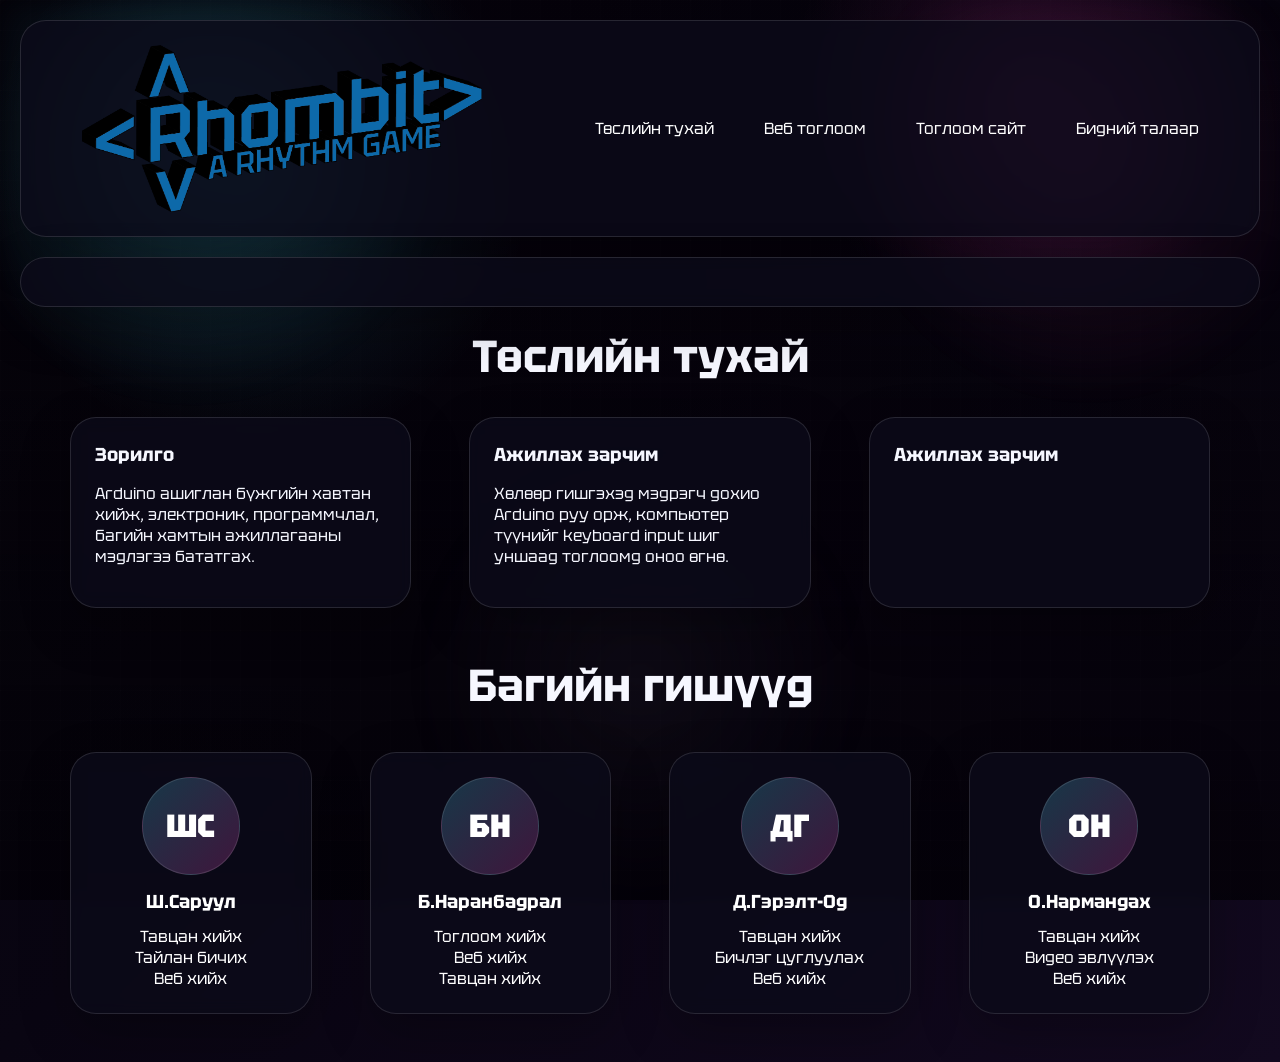
==== index.html @ 9bd906b5 "Add files via upload" ====
<!DOCTYPE html>
<html lang="mn">
    <head>
        <meta charset="UTF-8" />
        <meta name="viewport" content="width=device-width, initial-scale=1.0" />
        <title>Rhombit Custom Demo</title>


        <style>
            @font-face {
                font-family: "Main";
                src: url(Font\ -\ Header.ttf);
            }
        :root {
            --bg: #05030b;  
            --bg2: #12091f;
            --panel: rgba(12, 10, 26, 0.8);
            --line: rgba(255, 255, 255, 0.12);
            --text: #f6f7ff;
            --muted: #c9d0ef;
            --cyan: #49e3ff;
            --purple: #8f5bff;
            --pink: #ff46c8;
            --yellow: #ffd55a;
            --green: #68ff9a;
            --red: #ff697e;
        }


        * {
            box-sizing: border-box;
        }


        html,
        body {
            margin: 0;
            padding: 0;
        }


        body {
            font-family: "Main", Helvetica, sans-serif;
            color: var(--text);
            background: linear-gradient(135deg, var(--bg), #090512 45%, var(--bg2));
            overflow-x: hidden;
        }


        .video-bg,
        .video-overlay,
        .noise,
        .glow {
            position: fixed;
            inset: 0;
        }


        .video-bg {
            z-index: -4;
        }


        .video-overlay {
            z-index: -3;
            background:
            radial-gradient(circle at 20% 20%, rgba(73, 227, 255, 0.12), transparent 22%),
            radial-gradient(circle at 80% 10%, rgba(255, 70, 200, 0.14), transparent 18%),
            linear-gradient(to bottom, rgba(4, 2, 8, 0.55), rgba(4, 2, 8, 0.82));
        }


        .noise {
            z-index: -2;
            opacity: 0.14;
            background-image:
            linear-gradient(rgba(255, 255, 255, 0.08) 1px, transparent 1px),
            linear-gradient(90deg, rgba(255, 255, 255, 0.08) 1px, transparent 1px);
            background-size: 30px 30px;
        }


        .glow {
            z-index: -1;
            background:
            radial-gradient(circle at 15% 15%, rgba(73, 227, 255, 0.16), transparent 20%),
            radial-gradient(circle at 85% 18%, rgba(255, 70, 200, 0.14), transparent 18%),
            radial-gradient(circle at 50% 75%, rgba(58, 51, 71, 0.16), transparent 24%);
            filter: blur(14px);
            animation: floatGlow 10s ease-in-out infinite alternate;
        }


        .video-bg video {
            width: 100vw;
            height: 56.25vw;
            min-height: 100vh;
            min-width: 177.77vh;
            position: absolute;
            top: 50%;
            left: 50%;
            transform: translate(-50%, -50%) scale(1.18);
            pointer-events: none;
            filter: blur(1.2px) saturate(1.12) brightness(0.28);
        }


        @keyframes floatGlow {
            from { transform: translateY(-8px); }
            to   { transform: translateY(14px); }
        }


        .start-screen,
        .winner-screen {
            position: fixed;
            inset: 0;
            display: flex;
            align-items: center;
            justify-content: center;
            padding: 24px;
            background: rgba(3, 2, 8, 0.82);
            backdrop-filter: blur(10px);
            z-index: 50;
        }

        .mini-tag {
            display: inline-block;
            margin-bottom: 14px;
            padding: 8px 14px;
            border-radius: 999px;
            border: 1px solid rgba(73, 227, 255, 0.3);
            background: rgba(73, 227, 255, 0.1);
            color: #aaf3ff;
            font-size: 0.9rem;
        }


        h1,
        h2,
        h3 {
            margin: 0 0 12px;
        }


        .main-title {
            font-size: clamp(2.2rem, 6vw, 5rem);
            line-height: 1.05;
            margin-bottom: 12px;
            text-shadow: 0 0 24px rgba(73, 227, 255, 0.24);
        }


        .gradient {
            background: linear-gradient(90deg, #fff, #91edff 30%, #c6b7ff 65%, #ff91e7);
            -webkit-background-clip: text;
            background-clip: text;
            color: transparent;
        }


        .lead {
            max-width: 680px;
            margin: 0 auto 18px;
            color: var(--muted);
            line-height: 1.75;
        }


        .feature-row {
            display: flex;
            flex-wrap: wrap;
            justify-content: center;
            gap: 10px;
            margin-top: 18px;
        }


        .pill {
            padding: 10px 14px;
            border-radius: 999px;
            border: 1px solid var(--line);
            background: rgba(255, 255, 255, 0.05);
            font-size: 0.95rem;
        }


        button,
        .btn {
            appearance: none;
            border: none;
            cursor: pointer;
            display: inline-block;
            padding: 14px 20px;
            border-radius: 16px;
            text-decoration: none;
            font-size: 1rem;
            font-weight: 700;
            color: #fff;
            transition: transform 0.25s, opacity 0.25s, box-shadow 0.25s;
        }


        button:hover,
        .btn:hover {
            transform: translateY(-2px);
        }


        .primary {
            background: linear-gradient(135deg, var(--purple), var(--pink));
            box-shadow: 0 12px 30px rgba(143, 91, 255, 0.35);
        }


        .ghost {
            background: rgba(255, 255, 255, 0.06);
            border: 1px solid rgba(255, 255, 255, 0.14);
        }


        .page {
            position: relative;
            z-index: 2;
        }


        .card {
            padding: 24px;
            border-radius: 26px;
            background: var(--panel);
            margin: 20px;
            border: 1px solid var(--line);
            backdrop-filter: blur(8px);
            box-shadow: 0 18px 50px rgba(0, 0, 0, 0.25);
        }


        .small {
            font-size: 0.95rem;
            color: var(--muted);
        }


        header {
            min-height: 100vh;
            display: flex;
            align-items: center;
            padding: 24px;
        }


        .hero {
            width: min(1180px, 100%);
            margin: 0 auto;
            display: grid;
            grid-template-columns: 1.08fr 0.92fr;
            gap: 24px;
            align-items: center;
        }


        section {
            width: min(1180px, calc(100% - 32px));
            margin: 0 auto 28px;
        }


        .section-head {
            margin-bottom: 18px;
        }


        .section-title {
            font-size: clamp(1.8rem, 4vw, 2.8rem);
        }


        .section-sub {
            max-width: 800px;
            color: var(--muted);
            line-height: 1.7;
        }


        .grid-2,
        .grid-3,
        .team {
            display: grid;
            gap: 18px;
        }


        .grid-2 {
            grid-template-columns: repeat(2, minmax(0, 1fr));
        }


        .grid-3 {
            grid-template-columns: repeat(3, minmax(0, 1fr));
        }


        .team {
            grid-template-columns: repeat(4, minmax(0, 1fr));
        }


        .member {
            text-align: center;
            transition: all 0.5s;
        }

        .member:hover{
            border: 1px solid white;
        }


        .avatar {
            width: 98px;
            height: 98px;
            margin: 0 auto 14px;
            border-radius: 50%;
            display: flex;
            align-items: center;
            justify-content: center;
            font-size: 2rem;
            font-weight: 900;
            background: linear-gradient(135deg, rgba(73, 227, 255, 0.22), rgba(255, 70, 200, 0.22));
            border: 1px solid rgba(255, 255, 255, 0.12);
        }

        .s2 { 
            animation-delay: 0.8s; 
        }
        .s3 { 
            animation-delay: 1.6s; 
        }


        @media (max-width: 980px) {
            .hero,
            .grid-2,
            .grid-3,
            .team {
                grid-template-columns: 1fr;
            }

            .hero-art {
                min-height: 520px;
            }

            .pad-wrap {
                left: 50%;
                top: 18px;
                transform: translateX(-50%);
            }

            .logo{
                color: rgba(0, 0, 70);
                height: auto;
                display: flex;
                align-items: center;
                justify-self: center;
            }

            .nav-head{
                display: none;
            }
        }
        @media (min-width:1250px) {
            .nav-2, .tinynav{
                display: none;
            }
        }
        @media (max-width: 1250px) {
            .nav-head, .tinynav{
                display: none;
            }
        }
        .nav-head a{
            text-decoration: none;
            color: white;
            border-radius: 0px;
            transition: all 0.5s;
        }
        .nav-head ul{
            list-style-type: none;
            display: flex;
            gap: 50px;
            justify-content: space-between;
        }
        .nav-head a:hover{
            font-size: larger;
            color:#090512;
            background-color: white;
            padding: 20px;
            border-radius: 20px;
            font-weight: 800;
        }
        #header{
            display: flex;
            justify-content: space-around;
            align-items: center;
        }
        .nav-2 a{
            text-decoration: none;
            color: white;
            display: flex;
            align-items: center;
            text-align: center;
            border-radius: 0px;
            transition: all 0.5s;
        }
        .nav-2 ul{
            list-style-type: none;
            display: flex;
            gap: 10px;
            justify-content: space-between;
        }
        .nav-2 a:hover{
            font-weight: 800;
        }
        a{
            text-decoration: none;
            color: white;
            text-align: center;
        }
        </style>
    </head>
    <body>
        <div class="video-bg">
            <video width="640" height="360" autoplay muted loop>
                <source src="【APPEND Lv38 Chart View】怪獣になりたい - I want to be a monster【Project Sekai Championship 2025】 - TootieJin (1080p).mp4" type="video/mp4">
                Your browser does not support the video tag.
              </video>
              
        </div>

            <div class="video-overlay"></div>
            <div class="noise"></div>
            <div class="glow"></div>

        <div class="card" id="header">
            <img src="Logo (1).png" alt="" class="logo" width="400">
            <div class="nav-head">
                <ul>
                    <li><a href="#tsl">Төслийн тухай</a></li>
                    <li><a href="">Веб тоглоом</a></li>
                    <li><a href="gamesite.html">Тоглоом сайт</a></li>
                    <li><a href="#bid">Бидний талаар</a></li>
                </ul>
            </div>
        </div>

        <div class="card" class="tinynav">
            <div class="nav-2">
                <ul>
                    <li><a href="#tsl">Төслийн тухай</a></li>
                    <li><a href="">Веб тоглоом</a></li>
                    <li><a href="gamesite.html">Тоглоом сайт</a></li>
                    <li><a href="#bid">Бидний талаар</a></li>
                </ul>
            </div>
        </div>

        <section id="about">
            <h2 class="section-title" style="text-align: center;">Төслийн тухай</h2>
                <div class="grid-3" id="tsl">
                    <div class="card">
                        <h3>Зорилго</h3>
                        <p>Arduino ашиглан бүжгийн хавтан хийж, электроник, программчлал, багийн хамтын ажиллагааны мэдлэгээ бататгах.</p>
                    </div>
                    <div class="card">
                        <h3>Ажиллах зарчим</h3>
                        <p>Хөлөөр гишгэхэд мэдрэгч дохио Arduino руу орж, компьютер түүнийг keyboard input шиг уншаад тоглоомд оноо өгнө.</p>
                    </div>
                    <div class="card">
                        <h3>Ажиллах зарчим</h3>
                    </div>
                </div>
        </section>
        <section id="team">
                <div class="section-head"  id="bid">
                    <h2 class="section-title" style="text-align: center;">Багийн гишүүд</h2>
                    <p class="section-sub"></p>
                    </div>
                    <div class="team">
                    <a class="card member" href="">
                        <div class="avatar">ШС</div>
                        <h3>Ш.Саруул</h3>
                        <div class="role">Тавцан хийх<br>Тайлан бичих<br>Веб хийх</div>
                    </a>
                    <a class="card member" href="">
                        <div class="avatar">БН</div>
                        <h3>Б.Наранбадрал</h3>
                        <div class="role">Тоглоом хийх<br>Веб хийх<br>Тавцан хийх</div>
                    </a>
                    <a class="card member" href="gedo.html">
                        <div class="avatar">ДГ</div>
                        <h3>Д.Гэрэлт-Од</h3>
                        <div class="role">Тавцан хийх<br>Бичлэг цуглуулах<br>Веб хийх</div>
                    </a>
                    <a class="card member" href="Narmandakh (1).html">
                        <div class="avatar">ОН</div>
                        <h3>О.Нармандах</h3>
                        <div class="role">Тавцан хийх<br>Видео эвлүүлэх<br>Веб хийх</div>
                    </a>
                </div>
        </section>
            <audio
                id="music"
                preload="auto"
                crossorigin="anonymous"
                src="https://cdn.pixabay.com/download/audio/2022/03/15/audio_c8d6d58d4f.mp3?filename=future-bass-beat-14636.mp3">
            </audio>
    </body>
</html>
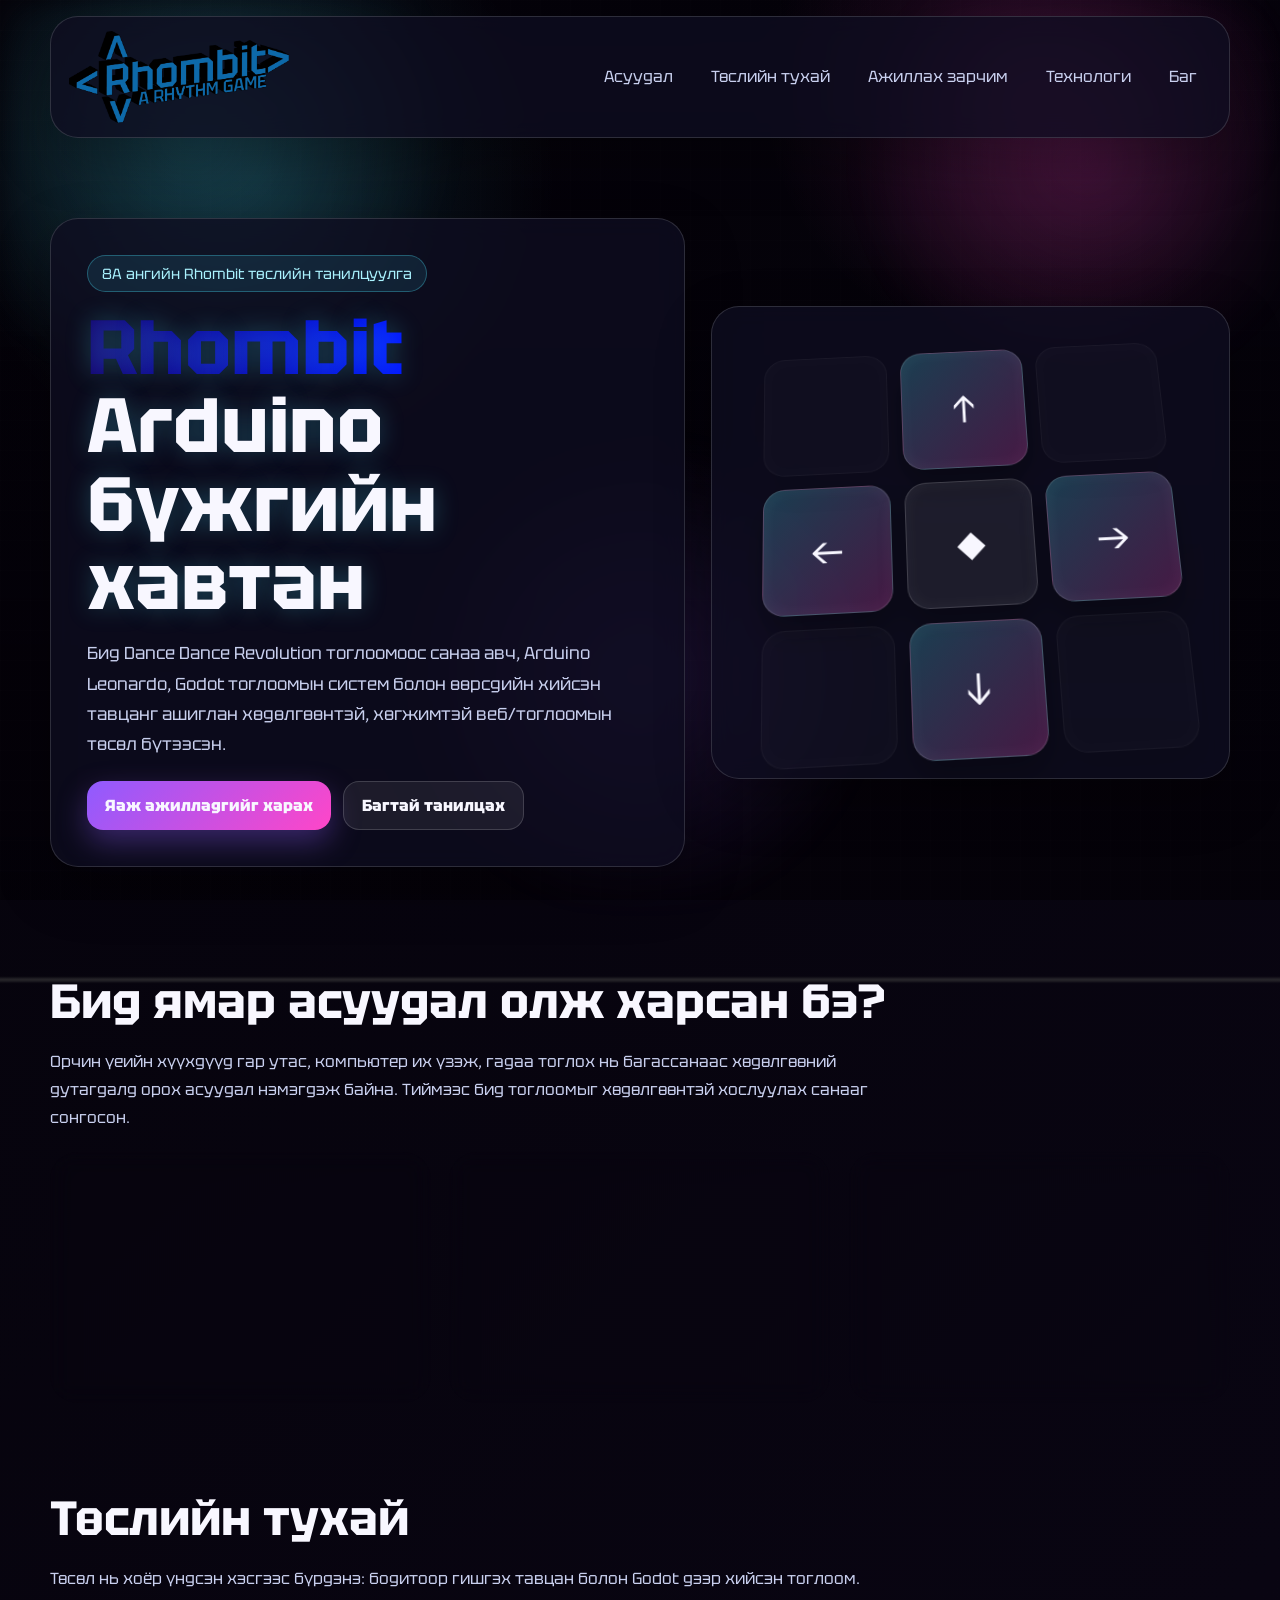
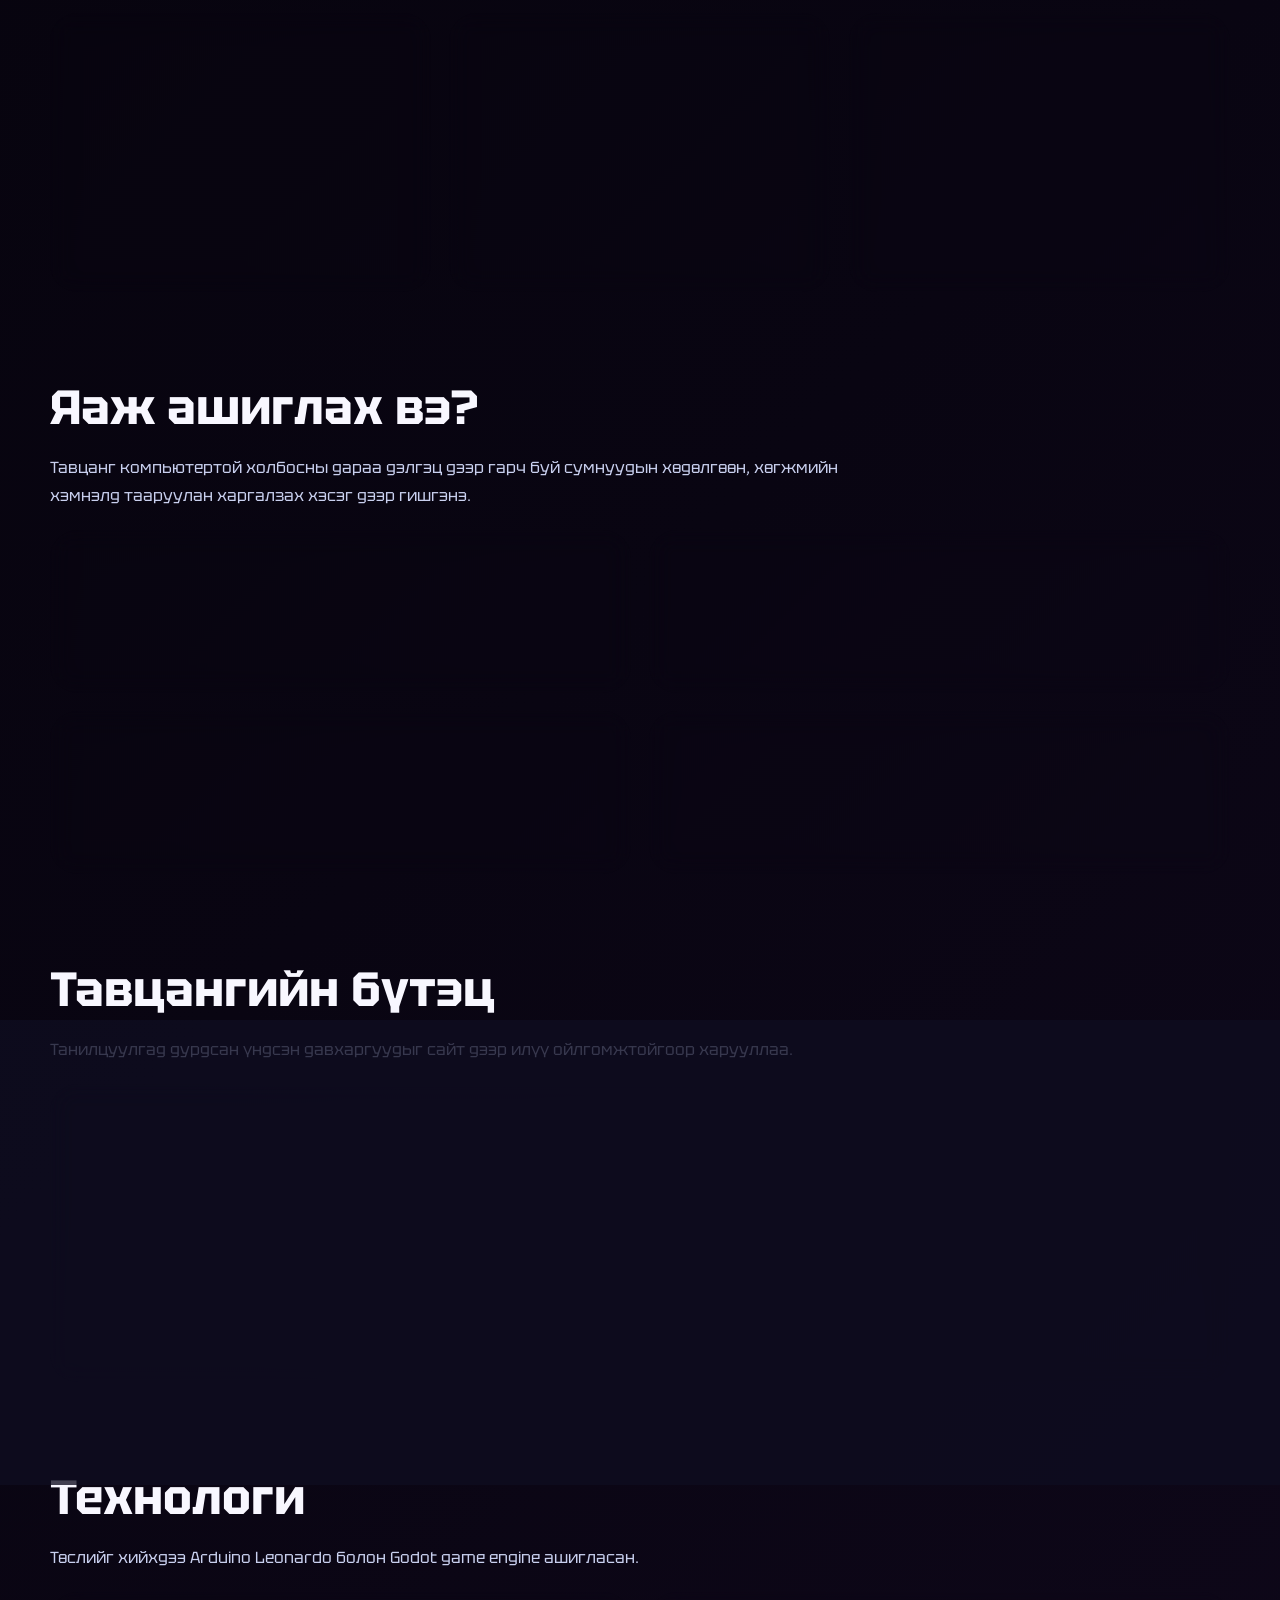
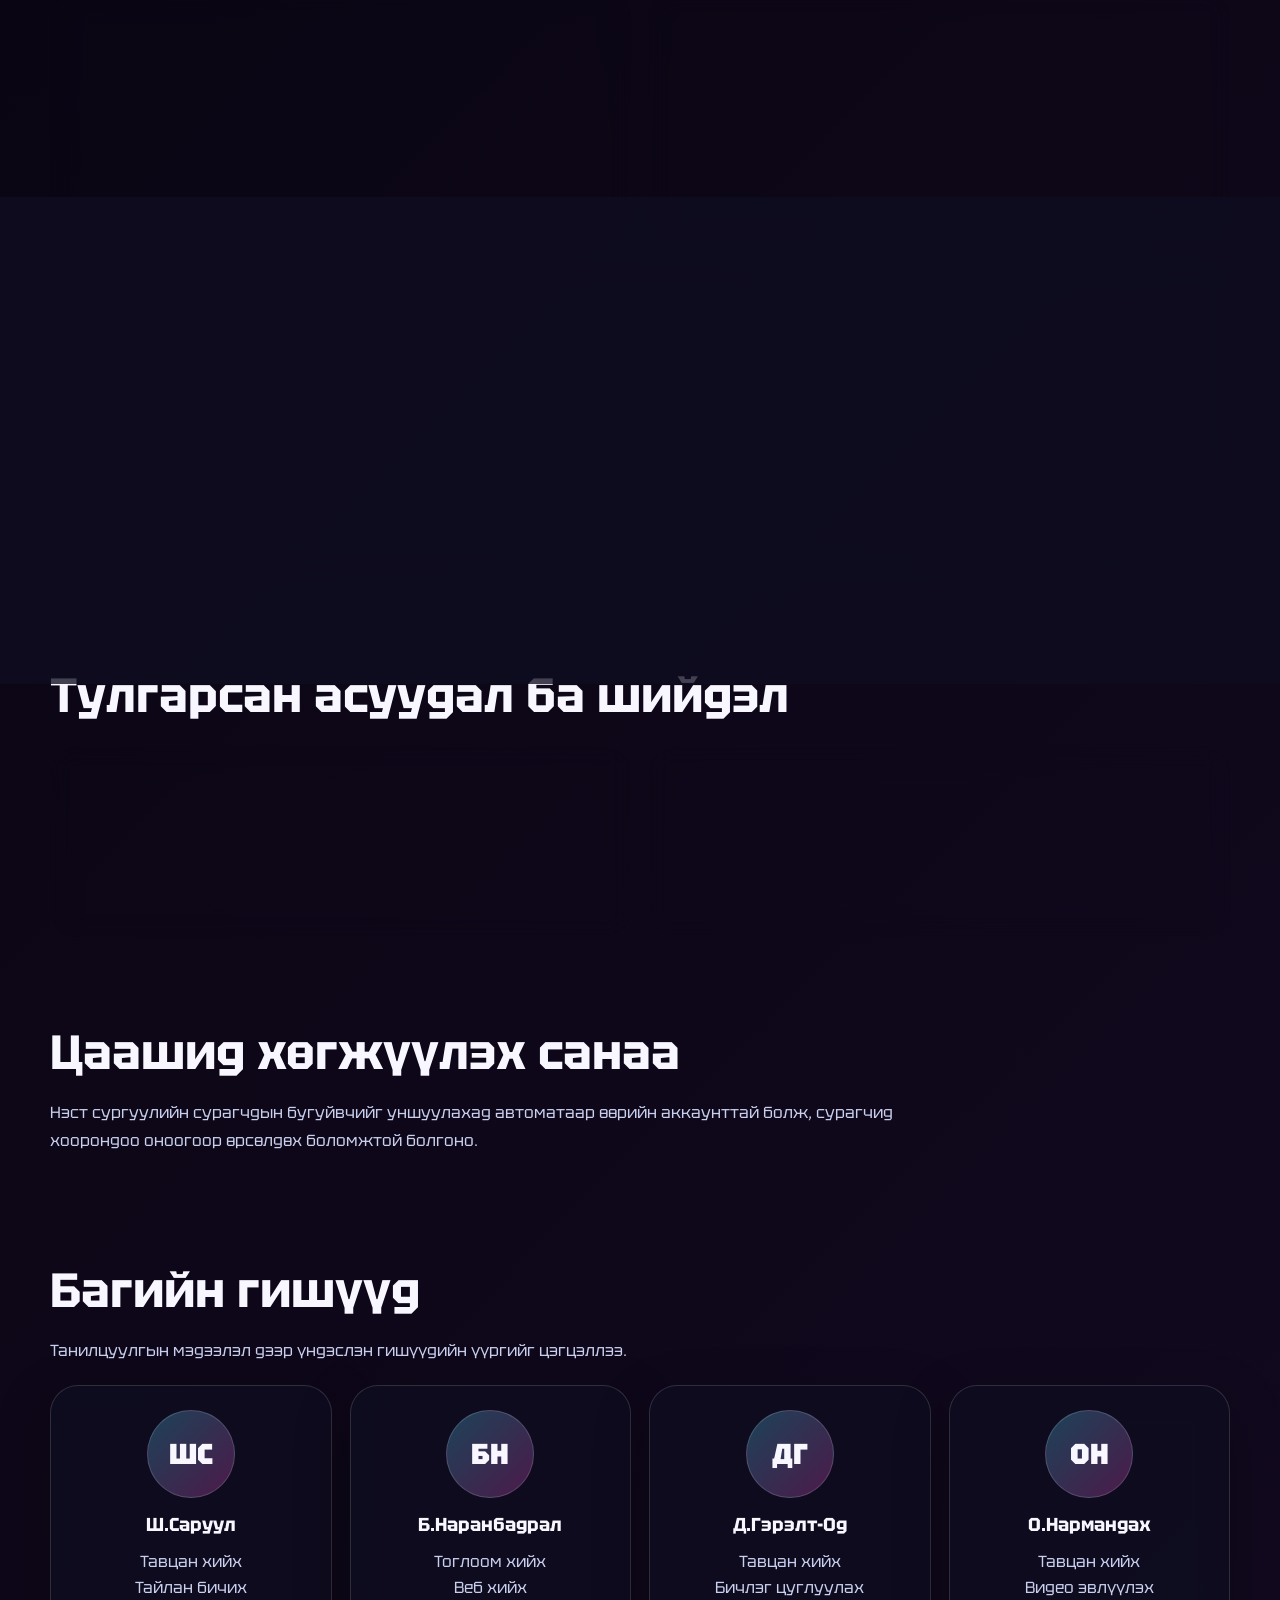
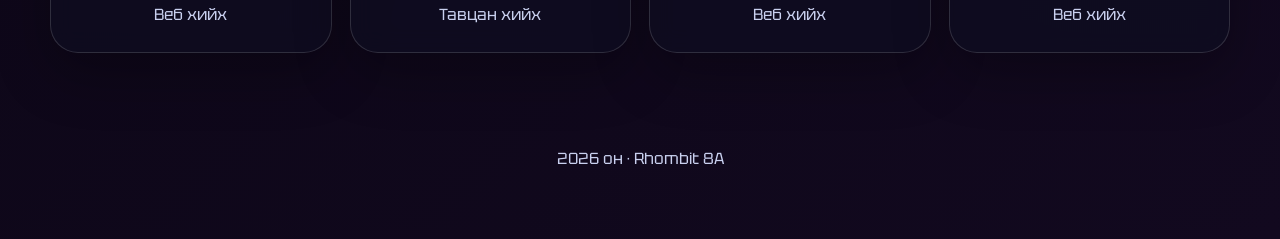
==== commit ac8bab82: "Add files via upload" ====
--- a/index.html
+++ b/index.html
@@ -1,518 +1,462 @@
-<!DOCTYPE html>
-<html lang="mn">
-    <head>
-        <meta charset="UTF-8" />
-        <meta name="viewport" content="width=device-width, initial-scale=1.0" />
-        <title>Rhombit Custom Demo</title>
-
-
-        <style>
-            @font-face {
-                font-family: "Main";
-                src: url(Font\ -\ Header.ttf);
-            }
-        :root {
-            --bg: #05030b;  
-            --bg2: #12091f;
-            --panel: rgba(12, 10, 26, 0.8);
-            --line: rgba(255, 255, 255, 0.12);
-            --text: #f6f7ff;
-            --muted: #c9d0ef;
-            --cyan: #49e3ff;
-            --purple: #8f5bff;
-            --pink: #ff46c8;
-            --yellow: #ffd55a;
-            --green: #68ff9a;
-            --red: #ff697e;
-        }
-
-
-        * {
-            box-sizing: border-box;
-        }
-
-
-        html,
-        body {
-            margin: 0;
-            padding: 0;
-        }
-
-
-        body {
-            font-family: "Main", Helvetica, sans-serif;
-            color: var(--text);
-            background: linear-gradient(135deg, var(--bg), #090512 45%, var(--bg2));
-            overflow-x: hidden;
-        }
-
-
-        .video-bg,
-        .video-overlay,
-        .noise,
-        .glow {
-            position: fixed;
-            inset: 0;
-        }
-
-
-        .video-bg {
-            z-index: -4;
-        }
-
-
-        .video-overlay {
-            z-index: -3;
-            background:
-            radial-gradient(circle at 20% 20%, rgba(73, 227, 255, 0.12), transparent 22%),
-            radial-gradient(circle at 80% 10%, rgba(255, 70, 200, 0.14), transparent 18%),
-            linear-gradient(to bottom, rgba(4, 2, 8, 0.55), rgba(4, 2, 8, 0.82));
-        }
-
-
-        .noise {
-            z-index: -2;
-            opacity: 0.14;
-            background-image:
-            linear-gradient(rgba(255, 255, 255, 0.08) 1px, transparent 1px),
-            linear-gradient(90deg, rgba(255, 255, 255, 0.08) 1px, transparent 1px);
-            background-size: 30px 30px;
-        }
-
-
-        .glow {
-            z-index: -1;
-            background:
-            radial-gradient(circle at 15% 15%, rgba(73, 227, 255, 0.16), transparent 20%),
-            radial-gradient(circle at 85% 18%, rgba(255, 70, 200, 0.14), transparent 18%),
-            radial-gradient(circle at 50% 75%, rgba(58, 51, 71, 0.16), transparent 24%);
-            filter: blur(14px);
-            animation: floatGlow 10s ease-in-out infinite alternate;
-        }
-
-
-        .video-bg video {
-            width: 100vw;
-            height: 56.25vw;
-            min-height: 100vh;
-            min-width: 177.77vh;
-            position: absolute;
-            top: 50%;
-            left: 50%;
-            transform: translate(-50%, -50%) scale(1.18);
-            pointer-events: none;
-            filter: blur(1.2px) saturate(1.12) brightness(0.28);
-        }
-
-
-        @keyframes floatGlow {
-            from { transform: translateY(-8px); }
-            to   { transform: translateY(14px); }
-        }
-
-
-        .start-screen,
-        .winner-screen {
-            position: fixed;
-            inset: 0;
-            display: flex;
-            align-items: center;
-            justify-content: center;
-            padding: 24px;
-            background: rgba(3, 2, 8, 0.82);
-            backdrop-filter: blur(10px);
-            z-index: 50;
-        }
-
-        .mini-tag {
-            display: inline-block;
-            margin-bottom: 14px;
-            padding: 8px 14px;
-            border-radius: 999px;
-            border: 1px solid rgba(73, 227, 255, 0.3);
-            background: rgba(73, 227, 255, 0.1);
-            color: #aaf3ff;
-            font-size: 0.9rem;
-        }
-
-
-        h1,
-        h2,
-        h3 {
-            margin: 0 0 12px;
-        }
-
-
-        .main-title {
-            font-size: clamp(2.2rem, 6vw, 5rem);
-            line-height: 1.05;
-            margin-bottom: 12px;
-            text-shadow: 0 0 24px rgba(73, 227, 255, 0.24);
-        }
-
-
-        .gradient {
-            background: linear-gradient(90deg, #fff, #91edff 30%, #c6b7ff 65%, #ff91e7);
-            -webkit-background-clip: text;
-            background-clip: text;
-            color: transparent;
-        }
-
-
-        .lead {
-            max-width: 680px;
-            margin: 0 auto 18px;
-            color: var(--muted);
-            line-height: 1.75;
-        }
-
-
-        .feature-row {
-            display: flex;
-            flex-wrap: wrap;
-            justify-content: center;
-            gap: 10px;
-            margin-top: 18px;
-        }
-
-
-        .pill {
-            padding: 10px 14px;
-            border-radius: 999px;
-            border: 1px solid var(--line);
-            background: rgba(255, 255, 255, 0.05);
-            font-size: 0.95rem;
-        }
-
-
-        button,
-        .btn {
-            appearance: none;
-            border: none;
-            cursor: pointer;
-            display: inline-block;
-            padding: 14px 20px;
-            border-radius: 16px;
-            text-decoration: none;
-            font-size: 1rem;
-            font-weight: 700;
-            color: #fff;
-            transition: transform 0.25s, opacity 0.25s, box-shadow 0.25s;
-        }
-
-
-        button:hover,
-        .btn:hover {
-            transform: translateY(-2px);
-        }
-
-
-        .primary {
-            background: linear-gradient(135deg, var(--purple), var(--pink));
-            box-shadow: 0 12px 30px rgba(143, 91, 255, 0.35);
-        }
-
-
-        .ghost {
-            background: rgba(255, 255, 255, 0.06);
-            border: 1px solid rgba(255, 255, 255, 0.14);
-        }
-
-
-        .page {
-            position: relative;
-            z-index: 2;
-        }
-
-
-        .card {
-            padding: 24px;
-            border-radius: 26px;
-            background: var(--panel);
-            margin: 20px;
-            border: 1px solid var(--line);
-            backdrop-filter: blur(8px);
-            box-shadow: 0 18px 50px rgba(0, 0, 0, 0.25);
-        }
-
-
-        .small {
-            font-size: 0.95rem;
-            color: var(--muted);
-        }
-
-
-        header {
-            min-height: 100vh;
-            display: flex;
-            align-items: center;
-            padding: 24px;
-        }
-
-
-        .hero {
-            width: min(1180px, 100%);
-            margin: 0 auto;
-            display: grid;
-            grid-template-columns: 1.08fr 0.92fr;
-            gap: 24px;
-            align-items: center;
-        }
-
-
-        section {
-            width: min(1180px, calc(100% - 32px));
-            margin: 0 auto 28px;
-        }
-
-
-        .section-head {
-            margin-bottom: 18px;
-        }
-
-
-        .section-title {
-            font-size: clamp(1.8rem, 4vw, 2.8rem);
-        }
-
-
-        .section-sub {
-            max-width: 800px;
-            color: var(--muted);
-            line-height: 1.7;
-        }
-
-
-        .grid-2,
-        .grid-3,
-        .team {
-            display: grid;
-            gap: 18px;
-        }
-
-
-        .grid-2 {
-            grid-template-columns: repeat(2, minmax(0, 1fr));
-        }
-
-
-        .grid-3 {
-            grid-template-columns: repeat(3, minmax(0, 1fr));
-        }
-
-
-        .team {
-            grid-template-columns: repeat(4, minmax(0, 1fr));
-        }
-
-
-        .member {
-            text-align: center;
-            transition: all 0.5s;
-        }
-
-        .member:hover{
-            border: 1px solid white;
-        }
-
-
-        .avatar {
-            width: 98px;
-            height: 98px;
-            margin: 0 auto 14px;
-            border-radius: 50%;
-            display: flex;
-            align-items: center;
-            justify-content: center;
-            font-size: 2rem;
-            font-weight: 900;
-            background: linear-gradient(135deg, rgba(73, 227, 255, 0.22), rgba(255, 70, 200, 0.22));
-            border: 1px solid rgba(255, 255, 255, 0.12);
-        }
-
-        .s2 { 
-            animation-delay: 0.8s; 
-        }
-        .s3 { 
-            animation-delay: 1.6s; 
-        }
-
-
-        @media (max-width: 980px) {
-            .hero,
-            .grid-2,
-            .grid-3,
-            .team {
-                grid-template-columns: 1fr;
-            }
-
-            .hero-art {
-                min-height: 520px;
-            }
-
-            .pad-wrap {
-                left: 50%;
-                top: 18px;
-                transform: translateX(-50%);
-            }
-
-            .logo{
-                color: rgba(0, 0, 70);
-                height: auto;
-                display: flex;
-                align-items: center;
-                justify-self: center;
-            }
-
-            .nav-head{
-                display: none;
-            }
-        }
-        @media (min-width:1250px) {
-            .nav-2, .tinynav{
-                display: none;
-            }
-        }
-        @media (max-width: 1250px) {
-            .nav-head, .tinynav{
-                display: none;
-            }
-        }
-        .nav-head a{
-            text-decoration: none;
-            color: white;
-            border-radius: 0px;
-            transition: all 0.5s;
-        }
-        .nav-head ul{
-            list-style-type: none;
-            display: flex;
-            gap: 50px;
-            justify-content: space-between;
-        }
-        .nav-head a:hover{
-            font-size: larger;
-            color:#090512;
-            background-color: white;
-            padding: 20px;
-            border-radius: 20px;
-            font-weight: 800;
-        }
-        #header{
-            display: flex;
-            justify-content: space-around;
-            align-items: center;
-        }
-        .nav-2 a{
-            text-decoration: none;
-            color: white;
-            display: flex;
-            align-items: center;
-            text-align: center;
-            border-radius: 0px;
-            transition: all 0.5s;
-        }
-        .nav-2 ul{
-            list-style-type: none;
-            display: flex;
-            gap: 10px;
-            justify-content: space-between;
-        }
-        .nav-2 a:hover{
-            font-weight: 800;
-        }
-        a{
-            text-decoration: none;
-            color: white;
-            text-align: center;
-        }
-        </style>
-    </head>
-    <body>
-        <div class="video-bg">
-            <video width="640" height="360" autoplay muted loop>
-                <source src="【APPEND Lv38 Chart View】怪獣になりたい - I want to be a monster【Project Sekai Championship 2025】 - TootieJin (1080p).mp4" type="video/mp4">
-                Your browser does not support the video tag.
-              </video>
-              
-        </div>
-
-            <div class="video-overlay"></div>
-            <div class="noise"></div>
-            <div class="glow"></div>
-
-        <div class="card" id="header">
-            <img src="Logo (1).png" alt="" class="logo" width="400">
-            <div class="nav-head">
-                <ul>
-                    <li><a href="#tsl">Төслийн тухай</a></li>
-                    <li><a href="">Веб тоглоом</a></li>
-                    <li><a href="gamesite.html">Тоглоом сайт</a></li>
-                    <li><a href="#bid">Бидний талаар</a></li>
-                </ul>
-            </div>
-        </div>
-
-        <div class="card" class="tinynav">
-            <div class="nav-2">
-                <ul>
-                    <li><a href="#tsl">Төслийн тухай</a></li>
-                    <li><a href="">Веб тоглоом</a></li>
-                    <li><a href="gamesite.html">Тоглоом сайт</a></li>
-                    <li><a href="#bid">Бидний талаар</a></li>
-                </ul>
-            </div>
-        </div>
-
-        <section id="about">
-            <h2 class="section-title" style="text-align: center;">Төслийн тухай</h2>
-                <div class="grid-3" id="tsl">
-                    <div class="card">
-                        <h3>Зорилго</h3>
-                        <p>Arduino ашиглан бүжгийн хавтан хийж, электроник, программчлал, багийн хамтын ажиллагааны мэдлэгээ бататгах.</p>
-                    </div>
-                    <div class="card">
-                        <h3>Ажиллах зарчим</h3>
-                        <p>Хөлөөр гишгэхэд мэдрэгч дохио Arduino руу орж, компьютер түүнийг keyboard input шиг уншаад тоглоомд оноо өгнө.</p>
-                    </div>
-                    <div class="card">
-                        <h3>Ажиллах зарчим</h3>
-                    </div>
-                </div>
-        </section>
-        <section id="team">
-                <div class="section-head"  id="bid">
-                    <h2 class="section-title" style="text-align: center;">Багийн гишүүд</h2>
-                    <p class="section-sub"></p>
-                    </div>
-                    <div class="team">
-                    <a class="card member" href="">
-                        <div class="avatar">ШС</div>
-                        <h3>Ш.Саруул</h3>
-                        <div class="role">Тавцан хийх<br>Тайлан бичих<br>Веб хийх</div>
-                    </a>
-                    <a class="card member" href="">
-                        <div class="avatar">БН</div>
-                        <h3>Б.Наранбадрал</h3>
-                        <div class="role">Тоглоом хийх<br>Веб хийх<br>Тавцан хийх</div>
-                    </a>
-                    <a class="card member" href="gedo.html">
-                        <div class="avatar">ДГ</div>
-                        <h3>Д.Гэрэлт-Од</h3>
-                        <div class="role">Тавцан хийх<br>Бичлэг цуглуулах<br>Веб хийх</div>
-                    </a>
-                    <a class="card member" href="Narmandakh (1).html">
-                        <div class="avatar">ОН</div>
-                        <h3>О.Нармандах</h3>
-                        <div class="role">Тавцан хийх<br>Видео эвлүүлэх<br>Веб хийх</div>
-                    </a>
-                </div>
-        </section>
-            <audio
-                id="music"
-                preload="auto"
-                crossorigin="anonymous"
-                src="https://cdn.pixabay.com/download/audio/2022/03/15/audio_c8d6d58d4f.mp3?filename=future-bass-beat-14636.mp3">
-            </audio>
-    </body>
-</html>
+<!DOCTYPE html>
+<html lang="mn">
+<head>
+    <meta charset="UTF-8" />
+    <meta name="viewport" content="width=device-width, initial-scale=1.0" />
+    <title>Rhombit 8A | Rhombit</title>
+    <style>
+        @font-face {
+            font-family: "Main";
+            src: url("Font - Header.ttf");
+            font-display: swap;
+        }
+
+        :root {
+            --bg: #05030b;
+            --bg2: #12091f;
+            --panel: rgba(15, 13, 32, 0.78);
+            --panel-strong: rgba(25, 21, 52, 0.88);
+            --line: rgba(255, 255, 255, 0.14);
+            --text: #f8f7ff;
+            --muted: #c9d0ef;
+            --cyan: #49e3ff;
+            --purple: #8f5bff;
+            --pink: #ff46c8;
+            --yellow: #ffd55a;
+            --green: #68ff9a;
+        }
+
+        * { box-sizing: border-box; }
+        html { scroll-behavior: smooth; }
+        body {
+            margin: 0;
+            font-family: "Main", Arial, Helvetica, sans-serif;
+            color: var(--text);
+            background: linear-gradient(135deg, var(--bg), #090512 45%, var(--bg2));
+            overflow-x: hidden;
+        }
+
+        .video-bg, .video-overlay, .noise, .glow { position: fixed; inset: 0; }
+        .video-bg { z-index: -4; }
+        .video-bg iframe {
+            width: 100vw;
+            height: 56.25vw;
+            min-height: 100vh;
+            min-width: 177.77vh;
+            position: absolute;
+            top: 50%;
+            left: 50%;
+            transform: translate(-50%, -50%) scale(1.18);
+            pointer-events: none;
+            filter: blur(1.3px) saturate(1.12) brightness(0.25);
+        }
+        .video-overlay {
+            z-index: -3;
+            background:
+                radial-gradient(circle at 20% 20%, rgba(73, 227, 255, 0.13), transparent 24%),
+                radial-gradient(circle at 80% 10%, rgba(255, 70, 200, 0.15), transparent 20%),
+                linear-gradient(to bottom, rgba(4, 2, 8, 0.55), rgba(4, 2, 8, 0.86));
+        }
+        .noise {
+            z-index: -2;
+            opacity: 0.12;
+            background-image:
+                linear-gradient(rgba(255,255,255,.08) 1px, transparent 1px),
+                linear-gradient(90deg, rgba(255,255,255,.08) 1px, transparent 1px);
+            background-size: 30px 30px;
+        }
+        .glow {
+            z-index: -1;
+            background:
+                radial-gradient(circle at 15% 15%, rgba(73, 227, 255, 0.18), transparent 20%),
+                radial-gradient(circle at 85% 18%, rgba(255, 70, 200, 0.16), transparent 18%),
+                radial-gradient(circle at 50% 75%, rgba(143, 91, 255, 0.18), transparent 26%);
+            filter: blur(14px);
+            animation: floatGlow 10s ease-in-out infinite alternate;
+        }
+        @keyframes floatGlow { from { transform: translateY(-8px); } to { transform: translateY(14px); } }
+
+        a { color: inherit; text-decoration: none; }
+        p { color: var(--muted); line-height: 1.75; }
+        h1, h2, h3 { margin: 0 0 12px; }
+
+        .container { width: min(1180px, calc(100% - 32px)); margin: 0 auto; }
+        .card {
+            border: 1px solid var(--line);
+            background: var(--panel);
+            backdrop-filter: blur(12px);
+            border-radius: 28px;
+            box-shadow: 0 20px 55px rgba(0,0,0,.28);
+        }
+
+        .topbar {
+            position: sticky;
+            top: 16px;
+            z-index: 10;
+            margin-top: 16px;
+            padding: 14px 18px;
+            display: flex;
+            align-items: center;
+            justify-content: space-between;
+            gap: 18px;
+        }
+        .brand { display: flex; align-items: center; gap: 14px; }
+        .logo {
+            max-width: 220px;
+            width: 45vw;
+            height: auto;
+            object-fit: contain;
+        }
+        .fallback-logo {
+            width: 52px;
+            height: 52px;
+            border-radius: 16px;
+            display: grid;
+            place-items: center;
+            background: rgb(0, 0, 70.1003);
+            font-weight: 900;
+        }
+        nav ul {
+            margin: 0;
+            padding: 0;
+            list-style: none;
+            display: flex;
+            gap: 10px;
+            flex-wrap: wrap;
+            justify-content: flex-end;
+        }
+        nav a {
+            display: block;
+            padding: 10px 13px;
+            border: 1px solid transparent;
+            border-radius: 999px;
+            color: var(--muted);
+            transition: .25s ease;
+        }
+        nav a:hover {
+            color: #fff;
+            border-color: rgba(255,255,255,.18);
+            background: rgba(255,255,255,.07);
+        }
+
+        .hero {
+            min-height: calc(100vh - 110px);
+            display: grid;
+            grid-template-columns: 1.1fr .9fr;
+            align-items: center;
+            gap: 26px;
+            padding: 54px 0 34px;
+        }
+        .hero-copy { padding: 36px; }
+        .mini-tag {
+            display: inline-flex;
+            align-items: center;
+            gap: 8px;
+            margin-bottom: 16px;
+            padding: 8px 14px;
+            border-radius: 999px;
+            border: 1px solid rgba(73,227,255,.3);
+            background: rgba(73,227,255,.1);
+            color: #aaf3ff;
+            font-size: .92rem;
+        }
+        .main-title {
+            font-size: clamp(2.45rem, 6vw, 5.4rem);
+            line-height: 1.02;
+            text-shadow: 0 0 24px rgba(73,227,255,.25);
+        }
+        .gradient {
+            background: linear-gradient(90deg, #14006e, #0011ff);
+            -webkit-background-clip: text;
+            background-clip: text;
+            color: transparent;
+        }
+        .lead { font-size: 1.08rem; max-width: 720px; }
+        .actions { display: flex; gap: 12px; flex-wrap: wrap; margin-top: 22px; }
+        .btn {
+            display: inline-flex;
+            align-items: center;
+            justify-content: center;
+            min-height: 48px;
+            padding: 13px 18px;
+            border-radius: 16px;
+            font-weight: 800;
+            transition: .25s ease;
+        }
+        .btn:hover { transform: translateY(-2px); }
+        .primary { background: linear-gradient(135deg, var(--purple), var(--pink)); box-shadow: 0 12px 30px rgba(143,91,255,.35); }
+        .ghost { background: rgba(255,255,255,.07); border: 1px solid rgba(255,255,255,.16); }
+
+        .hero-art { padding: 28px; min-height: 420px; display: grid; place-items: center; }
+        .dance-pad {
+            width: min(420px, 90%);
+            aspect-ratio: 1;
+            display: grid;
+            grid-template-columns: repeat(3, 1fr);
+            grid-template-rows: repeat(3, 1fr);
+            gap: 14px;
+            transform: perspective(700px) rotateX(12deg) rotateZ(-3deg);
+        }
+        .tile {
+            border-radius: 22px;
+            border: 1px solid rgba(255,255,255,.16);
+            background: rgba(255,255,255,.07);
+            display: grid;
+            place-items: center;
+            font-size: 2.3rem;
+            box-shadow: inset 0 0 18px rgba(255,255,255,.05), 0 18px 28px rgba(0,0,0,.25);
+        }
+        .tile.active { background: linear-gradient(135deg, rgba(73,227,255,.24), rgba(255,70,200,.24)); animation: pulse 1.6s infinite; }
+        .tile.blank { opacity: .25; }
+        @keyframes pulse { 50% { transform: scale(1.05); box-shadow: 0 0 32px rgba(73,227,255,.25); } }
+
+        section { padding: 42px 0; }
+        .section-head { margin-bottom: 20px; }
+        .section-title { font-size: clamp(1.8rem, 4vw, 3rem); }
+        .section-sub { max-width: 850px; }
+        .grid-2, .grid-3, .grid-4 { display: grid; gap: 18px; }
+        .grid-2 { grid-template-columns: repeat(2, minmax(0,1fr)); }
+        .grid-3 { grid-template-columns: repeat(3, minmax(0,1fr)); }
+        .grid-4 { grid-template-columns: repeat(4, minmax(0,1fr)); }
+        .info-card { padding: 24px; transition: .25s ease; }
+        .info-card:hover { transform: translateY(-4px); border-color: rgba(73,227,255,.35); }
+        .icon {
+            width: 46px;
+            height: 46px;
+            border-radius: 16px;
+            display: grid;
+            place-items: center;
+            margin-bottom: 14px;
+            background: rgba(255,255,255,.08);
+            border: 1px solid rgba(255,255,255,.12);
+            font-size: 1.35rem;
+        }
+        .steps { counter-reset: step; }
+        .step { position: relative; padding-left: 60px; }
+        .step::before {
+            counter-increment: step;
+            content: counter(step);
+            position: absolute;
+            left: 22px;
+            top: 24px;
+            width: 30px;
+            height: 30px;
+            display: grid;
+            place-items: center;
+            border-radius: 50%;
+            background: linear-gradient(135deg, var(--cyan), var(--purple));
+            color: #060313;
+            font-weight: 900;
+        }
+        .layer-list { display: grid; gap: 12px; margin-top: 16px; }
+        .layer {
+            padding: 14px 16px;
+            border-radius: 16px;
+            background: rgba(255,255,255,.06);
+            border-left: 4px solid var(--cyan);
+        }
+        .code-box {
+            margin-top: 14px;
+            padding: 18px;
+            border-radius: 18px;
+            background: rgba(0,0,0,.35);
+            border: 1px solid rgba(255,255,255,.12);
+            overflow-x: auto;
+            color: #dffcff;
+            font-family: Consolas, monospace;
+            line-height: 1.6;
+        }
+        .member { padding: 24px; text-align: center; }
+        .avatar {
+            width: 88px;
+            height: 88px;
+            margin: 0 auto 14px;
+            border-radius: 50%;
+            display: grid;
+            place-items: center;
+            font-size: 1.8rem;
+            font-weight: 900;
+            background: linear-gradient(135deg, rgba(73,227,255,.26), rgba(255,70,200,.26));
+            border: 1px solid rgba(255,255,255,.15);
+        }
+        .role { color: var(--muted); line-height: 1.65; }
+        .highlight { color: #fff; font-weight: 800; }
+        footer { padding: 34px 0 50px; text-align: center; color: var(--muted); }
+
+        @media (max-width: 980px) {
+            .topbar, .hero { grid-template-columns: 1fr; }
+            .topbar { position: relative; top: 0; align-items: flex-start; }
+            .hero { padding-top: 28px; }
+            .hero-copy { padding: 26px; }
+            .grid-2, .grid-3, .grid-4 { grid-template-columns: 1fr; }
+            nav ul { justify-content: flex-start; }
+        }
+        @media (max-width: 560px) {
+            .container { width: min(100% - 22px, 1180px); }
+            .hero-copy, .hero-art, .info-card, .member { padding: 20px; }
+            .dance-pad { gap: 9px; }
+            .tile { border-radius: 16px; font-size: 1.55rem; }
+        }
+        .member{
+            transition: all 0.4s;
+        }
+        .member:hover{
+            transform: scale(1.05);
+            border: 2px solid white;
+            z-index: 1;
+        }
+    </style>
+</head>
+<body>
+    <div class="video-bg">
+        <iframe src="https://www.youtube.com/embed/1EJojKpnBWs?autoplay=1&mute=1&controls=0&loop=1&playlist=1EJojKpnBWs&modestbranding=1&playsinline=1" title="Dance Tap Background" allow="autoplay; encrypted-media"></iframe>
+    </div>
+    <div class="video-overlay"></div>
+    <div class="noise"></div>
+    <div class="glow"></div>
+
+    <header class="container topbar card">
+        <a class="brand" href="#top" aria-label="Rhombit эхлэл">
+            <img src="Logo (1).png" alt="Rhombit logo" class="logo" onerror="this.style.display='none'; this.nextElementSibling.style.display='grid';">
+            <span class="fallback-logo" style="display:none;">R</span>
+        </a>
+        <nav aria-label="Үндсэн цэс">
+            <ul>
+                <li><a href="#problem">Асуудал</a></li>
+                <li><a href="#about">Төслийн тухай</a></li>
+                <li><a href="#how">Ажиллах зарчим</a></li>
+                <li><a href="#tech">Технологи</a></li>
+                <li><a href="#team">Баг</a></li>
+            </ul>
+        </nav>
+    </header>
+
+    <main id="top">
+        <section class="container hero">
+            <div class="hero-copy card">
+                <span class="mini-tag">8A ангийн Rhombit төслийн танилцуулга</span>
+                <h1 class="main-title"><span class="gradient">Rhombit</span><br>Arduino бүжгийн хавтан</h1>
+                <p class="lead">Бид Dance Dance Revolution тоглоомоос санаа авч, Arduino Leonardo, Godot тоглоомын систем болон өөрсдийн хийсэн тавцанг ашиглан хөдөлгөөнтэй, хөгжимтэй веб/тоглоомын төсөл бүтээсэн.</p>
+                <div class="actions">
+                    <a class="btn primary" href="#how">Яаж ажилладгийг харах</a>
+                    <a class="btn ghost" href="#team">Багтай танилцах</a>
+                </div>
+            </div>
+            <div class="hero-art card" aria-label="Dance pad illustration">
+                <div class="dance-pad">
+                    <div class="tile blank"></div><div class="tile active">↑</div><div class="tile blank"></div>
+                    <div class="tile active">←</div><div class="tile">◆</div><div class="tile active">→</div>
+                    <div class="tile blank"></div><div class="tile active">↓</div><div class="tile blank"></div>
+                </div>
+            </div>
+        </section>
+
+        <section id="problem" class="container">
+            <div class="section-head">
+                <h2 class="section-title">Бид ямар асуудал олж харсан бэ?</h2>
+                <p class="section-sub">Орчин үеийн хүүхдүүд гар утас, компьютер их үзэж, гадаа тоглох нь багассанаас хөдөлгөөний дутагдалд орох асуудал нэмэгдэж байна. Тиймээс бид тоглоомыг хөдөлгөөнтэй хослуулах санааг сонгосон.</p>
+            </div>
+            <div class="grid-3">
+                <article class="card info-card"><div class="icon"></div><h3>Хөдөлгөөн багасах</h3><p>Дэлгэцийн хэрэглээ ихсэхээр идэвхтэй хөдөлгөөн хийх цаг багасдаг.</p></article>
+                <article class="card info-card"><div class="icon"></div><h3>Шийдлийн санаа</h3><p>Тоглоомын сонирхлыг ашиглан хүүхдүүдийг босож, хэмнэлтэй хөдөлгөх.</p></article>
+                <article class="card info-card"><div class="icon"></div><h3>DDR-ээс санаа авсан</h3><p>2000-аад онд алдартай байсан Dance Dance Revolution тоглоомын зарчмыг өөрсдийн хувилбараар бүтээсэн.</p></article>
+            </div>
+        </section>
+
+        <section id="about" class="container">
+            <div class="section-head">
+                <h2 class="section-title">Төслийн тухай</h2>
+                <p class="section-sub">Төсөл нь хоёр үндсэн хэсгээс бүрдэнэ: бодитоор гишгэх тавцан болон Godot дээр хийсэн тоглоом.</p>
+            </div>
+            <div class="grid-3">
+                <article class="card info-card"><div class="icon"></div><h3>Зорилго</h3><p>Arduino ашиглан бүжгийн хавтан хийж, электроник, программчлал, багийн хамтын ажиллагааны мэдлэгээ бататгах.</p></article>
+                <article class="card info-card"><div class="icon"></div><h3>Бүрэлдэхүүн</h3><p>Мод, тугалган цаас, поликарбонат, утас, Arduino Leonardo болон Godot тоглоомын хэсгээс бүрдэнэ.</p></article>
+                <article class="card info-card"><div class="icon"></div><h3>Үр дүн</h3><p>Багаар ажиллах, Arduino холбох, кодны алгоритм, техник хангамжийн угсралтын талаар илүү ихийг сурсан.</p></article>
+            </div>
+        </section>
+
+        <section id="how" class="container">
+            <div class="section-head">
+                <h2 class="section-title">Яаж ашиглах вэ?</h2>
+                <p class="section-sub">Тавцанг компьютертой холбосны дараа дэлгэц дээр гарч буй сумнуудын хөдөлгөөн, хөгжмийн хэмнэлд тааруулан харгалзах хэсэг дээр гишгэнэ.</p>
+            </div>
+            <div class="grid-2 steps">
+                <article class="card info-card step"><h3>Тавцан дээр гишгэнэ</h3><p>Хөлөөр даралт өгөхөд дээд болон доод тугалган цаас хоорондоо хүрч, цахилгаан хэлхээ холбогдоно.</p></article>
+                <article class="card info-card step"><h3>Arduino дохио уншина</h3><p>Digital pin тухайн даралтыг мэдэрч, дарагдсан эсэхийг LOW/HIGH төлөвөөр ялгана.</p></article>
+                <article class="card info-card step"><h3>Keyboard input илгээнэ</h3><p>Arduino Leonardo USB-ээр W, A, S, D товч дарагдсан мэт компьютер лүү дохио илгээдэг.</p></article>
+                <article class="card info-card step"><h3>Тоглоом оноо өгнө</h3><p>Godot тоглоом сум болон хөгжмийн хэмнэлтэй таарсан гишгэлтийг шалгаж оноо өгнө.</p></article>
+            </div>
+        </section>
+
+        <section id="structure" class="container">
+            <div class="section-head">
+                <h2 class="section-title">Тавцангийн бүтэц</h2>
+                <p class="section-sub">Танилцуулгад дурдсан үндсэн давхаргуудыг сайт дээр илүү ойлгомжтойгоор харууллаа.</p>
+            </div>
+            <div class="card info-card">
+                <div class="layer-list">
+                    <div class="layer"><span class="highlight">1. Поликарбонат:</span> дээд хамгаалалтын хэсэг</div>
+                    <div class="layer"><span class="highlight">2. Тугалган цаас:</span> дарахад хүрэлцдэг мэдрэгчийн нэг тал</div>
+                    <div class="layer"><span class="highlight">3. Тугалган цаас:</span> хэлхээ холбох доод тал</div>
+                    <div class="layer"><span class="highlight">4. Мод:</span> тавцангийн суурь, бат бөх хэсэг</div>
+                </div>
+            </div>
+        </section>
+
+        <section id="tech" class="container">
+            <div class="section-head">
+                <h2 class="section-title">Технологи</h2>
+                <p class="section-sub">Төслийг хийхдээ Arduino Leonardo болон Godot game engine ашигласан.</p>
+            </div>
+            <div class="grid-2">
+                <article class="card info-card"><div class="icon"></div><h3>Arduino Leonardo</h3><p>ATmega32U4 дээр суурилсан микроконтроллерийн самбар бөгөөд USB холболтоор гар, хулганыг дуурайх боломжтой.</p></article>
+                <article class="card info-card"><div class="icon"></div><h3>Godot Engine</h3><p>2D болон 3D тоглоом бүтээхэд зориулагдсан, GDScript, C#, C++ ашигладаг, нээлттэй эх сурвалж бүхий үнэ төлбөргүй тоглоомын систем.</p></article>
+            </div>
+            <div class="card info-card" style="margin-top:18px;">
+                <h3>Кодны санаа</h3>
+                <p>Код нь 4 товчийг уншиж, дарагдсан үед Keyboard.write() ашиглан W, A, S, D дохионы аль нэгийг илгээнэ. Prev төлөв ашигласнаар товчийг удаан дарсан ч давхар дохио илгээхгүй.</p>
+                <pre class="code-box"><code>if (buttonState == LOW && previousState == HIGH) {
+    Keyboard.write('W');
+}
+previousState = buttonState;</code></pre>
+            </div>
+        </section>
+
+        <section id="challenge" class="container">
+            <div class="section-head">
+                <h2 class="section-title">Тулгарсан асуудал ба шийдэл</h2>
+            </div>
+            <div class="grid-2">
+                <article class="card info-card"><h3>Асуудал</h3><p>Arduino Uno ашиглахад компьютертой холбох асуудал гарсан. Мөн Godot дээр анх удаа ажиллаж байсан тул олон удаа дахин эхлүүлэх шаардлагатай болсон.</p></article>
+                <article class="card info-card"><h3>Шийдэл</h3><p>Arduino Uno-ийн оронд Arduino Leonardo ашиглаж, Godot дээрх алдаануудыг туршиж зассаар төслөө ажиллуулж чадсан.</p></article>
+            </div>
+        </section>
+
+        <section id="future" class="container">
+            <div class="section-head">
+                <h2 class="section-title">Цаашид хөгжүүлэх санаа</h2>
+                <p class="section-sub">Нэст сургуулийн сурагчдын бугуйвчийг уншуулахад автоматаар өөрийн аккаунттай болж, сурагчид хоорондоо оноогоор өрсөлдөх боломжтой болгоно.</p>
+            </div>
+        </section>
+
+        <section id="team" class="container">
+            <div class="section-head">
+                <h2 class="section-title">Багийн гишүүд</h2>
+                <p class="section-sub">Танилцуулгын мэдээлэл дээр үндэслэн гишүүдийн үүргийг цэгцэллээ.</p>
+            </div>
+            <div class="grid-4">
+                <a href="sara.html"><article class="card member"><div class="avatar">ШС</div><h3>Ш.Саруул</h3><div class="role">Тавцан хийх<br>Тайлан бичих<br>Веб хийх</div></article></a>
+                <a href="nara.html"><article class="card member"><div class="avatar">БН</div><h3>Б.Наранбадрал</h3><div class="role">Тоглоом хийх<br>Веб хийх<br>Тавцан хийх</div></article></a>
+                <a href="gege.html"><article class="card member"><div class="avatar">ДГ</div><h3>Д.Гэрэлт-Од</h3><div class="role">Тавцан хийх<br>Бичлэг цуглуулах<br>Веб хийх</div></article></a>
+                <a href="narka.html"><article class="card member"><div class="avatar">ОН</div><h3>О.Нармандах</h3><div class="role">Тавцан хийх<br>Видео эвлүүлэх<br>Веб хийх</div></article></a>
+            </div>
+        </section>
+    </main>
+
+    <footer class="container">
+        <p>2026 он · Rhombit 8A</p>
+    </footer>
+
+    <audio id="music" preload="auto" crossorigin="anonymous" src="https://cdn.pixabay.com/download/audio/2022/03/15/audio_c8d6d58d4f.mp3?filename=future-bass-beat-14636.mp3"></audio>
+</body>
+</html>
